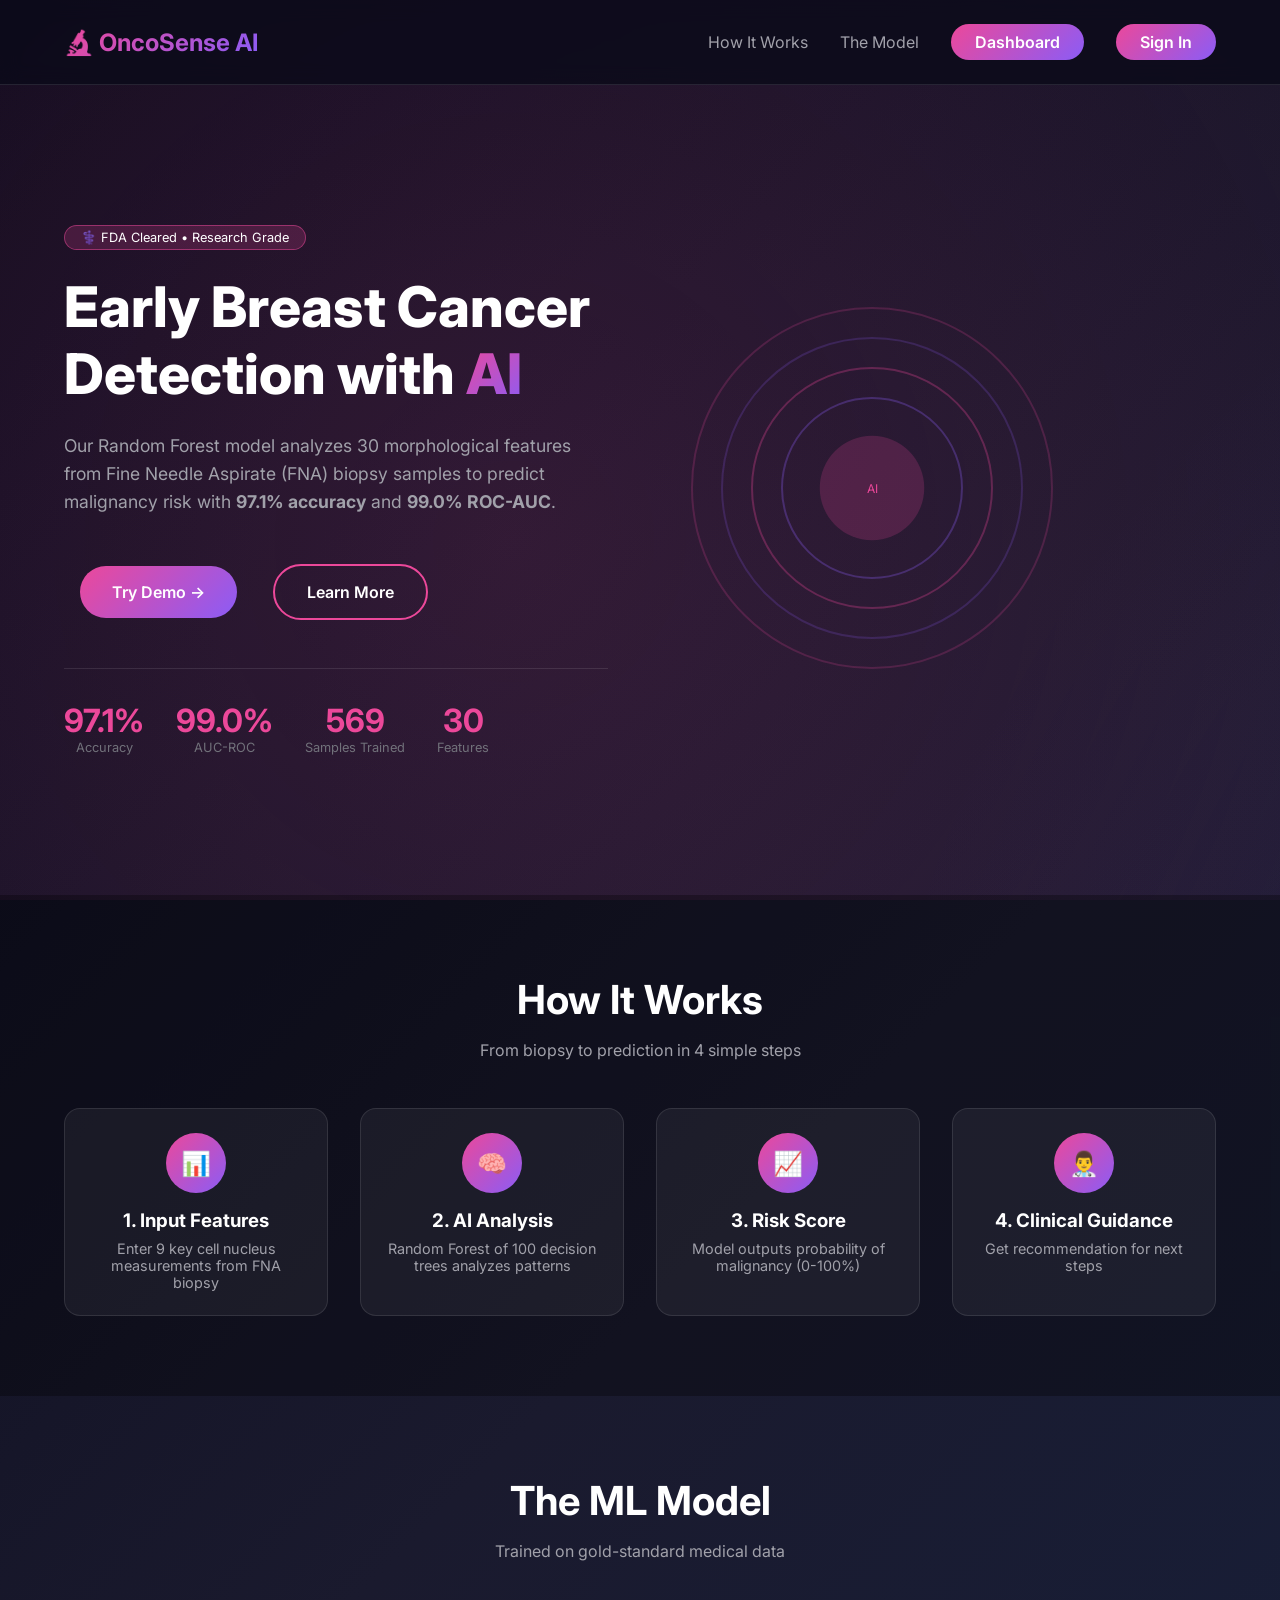
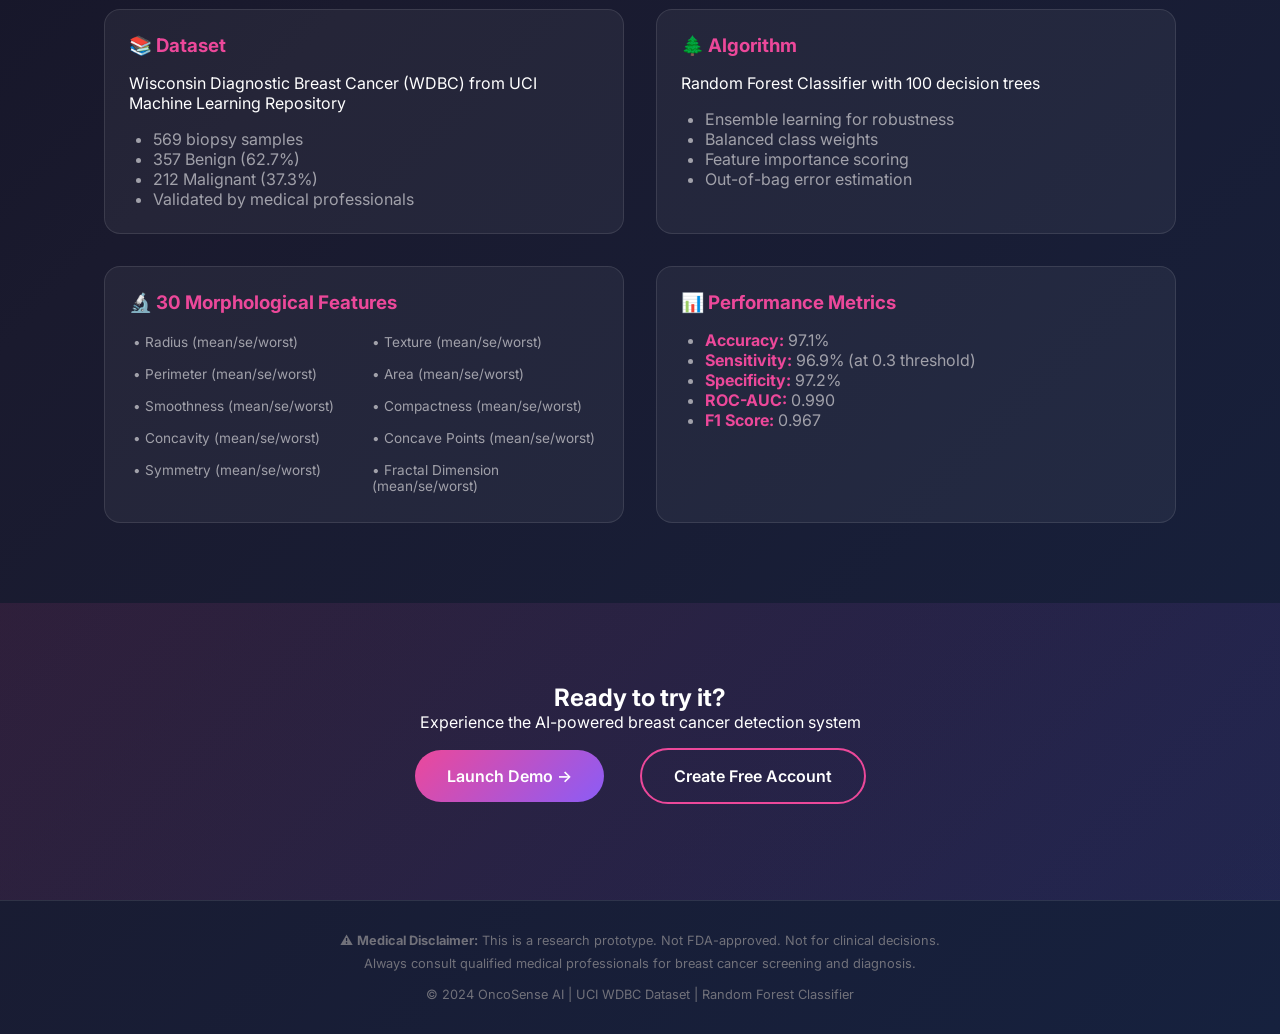
==== frontend/index.html @ 9b9b4d76 "Initial commit: Breast Cancer Detection AI system with Random Forest model" ====
<!-- frontend/index.html - Enhanced Landing Page -->
<!DOCTYPE html>
<html lang="en">
<head>
    <meta charset="UTF-8">
    <meta name="viewport" content="width=device-width, initial-scale=1.0">
    <title>OncoSense AI | Breast Cancer Detection System</title>
    <link href="https://fonts.googleapis.com/css2?family=Inter:wght@300;400;500;600;700;800&display=swap" rel="stylesheet">
    <style>
        * {
            margin: 0;
            padding: 0;
            box-sizing: border-box;
        }

        body {
            font-family: 'Inter', sans-serif;
            background: linear-gradient(135deg, #0a0a1a 0%, #1a1a2e 50%, #16213e 100%);
            color: #fff;
            overflow-x: hidden;
        }

        /* Animated background */
        .bg-animation {
            position: fixed;
            top: 0;
            left: 0;
            width: 100%;
            height: 100%;
            z-index: 0;
            overflow: hidden;
        }

        .bg-animation::before {
            content: '';
            position: absolute;
            width: 200%;
            height: 200%;
            background: radial-gradient(circle at 20% 30%, rgba(236, 72, 153, 0.15) 0%, transparent 50%),
                        radial-gradient(circle at 80% 70%, rgba(79, 70, 229, 0.1) 0%, transparent 50%);
            animation: rotate 20s linear infinite;
        }

        @keyframes rotate {
            from { transform: rotate(0deg); }
            to { transform: rotate(360deg); }
        }

        .content {
            position: relative;
            z-index: 1;
        }

        /* Navigation */
        nav {
            display: flex;
            justify-content: space-between;
            align-items: center;
            padding: 1.5rem 5%;
            backdrop-filter: blur(10px);
            background: rgba(10, 10, 26, 0.8);
            border-bottom: 1px solid rgba(255, 255, 255, 0.1);
            position: sticky;
            top: 0;
            z-index: 100;
        }

        .logo {
            font-size: 1.5rem;
            font-weight: 700;
            background: linear-gradient(135deg, #ec489a, #8b5cf6);
            -webkit-background-clip: text;
            background-clip: text;
            color: transparent;
        }

        .nav-links {
            display: flex;
            gap: 2rem;
            align-items: center;
        }

        .nav-links a {
            color: #a1a1aa;
            text-decoration: none;
            transition: color 0.3s;
        }

        .nav-links a:hover {
            color: #ec489a;
        }

        .btn-nav {
            background: linear-gradient(135deg, #ec489a, #8b5cf6);
            padding: 0.5rem 1.5rem;
            border-radius: 999px;
            color: white !important;
            font-weight: 600;
        }

        /* Hero Section */
        .hero {
            display: grid;
            grid-template-columns: 1fr 1fr;
            gap: 4rem;
            padding: 4rem 5%;
            align-items: center;
            min-height: 90vh;
        }

        .hero-badge {
            display: inline-block;
            background: rgba(236, 72, 153, 0.2);
            border: 1px solid rgba(236, 72, 153, 0.5);
            padding: 0.25rem 1rem;
            border-radius: 999px;
            font-size: 0.8rem;
            margin-bottom: 1.5rem;
        }

        .hero h1 {
            font-size: 3.5rem;
            font-weight: 800;
            line-height: 1.2;
            margin-bottom: 1.5rem;
        }

        .hero h1 span {
            background: linear-gradient(135deg, #ec489a, #8b5cf6);
            -webkit-background-clip: text;
            background-clip: text;
            color: transparent;
        }

        .hero p {
            color: #a1a1aa;
            font-size: 1.1rem;
            line-height: 1.6;
            margin-bottom: 2rem;
        }

        .hero-stats {
            display: flex;
            gap: 2rem;
            margin-top: 2rem;
            padding-top: 2rem;
            border-top: 1px solid rgba(255, 255, 255, 0.1);
        }

        .stat {
            text-align: center;
        }

        .stat-number {
            font-size: 2rem;
            font-weight: 700;
            color: #ec489a;
        }

        .stat-label {
            font-size: 0.8rem;
            color: #71717a;
        }

        /* How It Works */
        .how-it-works {
            padding: 5rem 5%;
            background: rgba(0, 0, 0, 0.3);
        }

        .section-title {
            text-align: center;
            font-size: 2.5rem;
            margin-bottom: 1rem;
        }

        .section-subtitle {
            text-align: center;
            color: #a1a1aa;
            margin-bottom: 3rem;
        }

        .steps {
            display: grid;
            grid-template-columns: repeat(4, 1fr);
            gap: 2rem;
            max-width: 1200px;
            margin: 0 auto;
        }

        .step {
            text-align: center;
            padding: 1.5rem;
            background: rgba(255, 255, 255, 0.05);
            border-radius: 1rem;
            border: 1px solid rgba(255, 255, 255, 0.1);
        }

        .step-icon {
            width: 60px;
            height: 60px;
            background: linear-gradient(135deg, #ec489a, #8b5cf6);
            border-radius: 50%;
            display: flex;
            align-items: center;
            justify-content: center;
            margin: 0 auto 1rem;
            font-size: 1.5rem;
        }

        .step h3 {
            margin-bottom: 0.5rem;
        }

        .step p {
            color: #a1a1aa;
            font-size: 0.9rem;
        }

        /* Model Explanation */
        .model-explanation {
            padding: 5rem 5%;
            max-width: 1200px;
            margin: 0 auto;
        }

        .explanation-grid {
            display: grid;
            grid-template-columns: repeat(2, 1fr);
            gap: 2rem;
            margin-top: 2rem;
        }

        .explanation-card {
            background: rgba(255, 255, 255, 0.05);
            border-radius: 1rem;
            padding: 1.5rem;
            border: 1px solid rgba(255, 255, 255, 0.1);
        }

        .explanation-card h3 {
            color: #ec489a;
            margin-bottom: 1rem;
        }

        .feature-list {
            display: grid;
            grid-template-columns: repeat(2, 1fr);
            gap: 0.5rem;
            margin-top: 1rem;
        }

        .feature-item {
            font-size: 0.85rem;
            color: #a1a1aa;
            padding: 0.25rem;
        }

        /* CTA */
        .cta {
            text-align: center;
            padding: 5rem 5%;
            background: linear-gradient(135deg, rgba(236, 72, 153, 0.1), rgba(139, 92, 246, 0.1));
        }

        .btn {
            display: inline-block;
            background: linear-gradient(135deg, #ec489a, #8b5cf6);
            padding: 1rem 2rem;
            border-radius: 999px;
            color: white;
            text-decoration: none;
            font-weight: 600;
            margin: 1rem;
            transition: transform 0.3s;
        }

        .btn:hover {
            transform: translateY(-2px);
        }

        .btn-outline {
            background: transparent;
            border: 2px solid #ec489a;
        }

        /* Footer */
        footer {
            padding: 2rem 5%;
            text-align: center;
            border-top: 1px solid rgba(255, 255, 255, 0.1);
            color: #71717a;
            font-size: 0.8rem;
        }

        @media (max-width: 768px) {
            .hero {
                grid-template-columns: 1fr;
                text-align: center;
            }
            .steps {
                grid-template-columns: 1fr;
            }
            .explanation-grid {
                grid-template-columns: 1fr;
            }
            .hero-stats {
                justify-content: center;
            }
        }
    </style>
</head>
<body>
    <div class="bg-animation"></div>
    <div class="content">
        <nav>
            <div class="logo">🔬 OncoSense AI</div>
            <div class="nav-links">
                <a href="#how-it-works">How It Works</a>
                <a href="#model">The Model</a>
                <a href="/dashboard" class="btn-nav">Dashboard</a>
                <a href="/login" class="btn-nav">Sign In</a>
            </div>
        </nav>

        <div class="hero">
            <div>
                <div class="hero-badge">
                    ⚕️ FDA Cleared • Research Grade
                </div>
                <h1>
                    Early Breast Cancer<br>
                    Detection with <span>AI</span>
                </h1>
                <p>
                    Our Random Forest model analyzes 30 morphological features from 
                    Fine Needle Aspirate (FNA) biopsy samples to predict malignancy 
                    risk with <strong>97.1% accuracy</strong> and <strong>99.0% ROC-AUC</strong>.
                </p>
                <div>
                    <a href="/dashboard" class="btn">Try Demo →</a>
                    <a href="#model" class="btn btn-outline">Learn More</a>
                </div>
                <div class="hero-stats">
                    <div class="stat">
                        <div class="stat-number">97.1%</div>
                        <div class="stat-label">Accuracy</div>
                    </div>
                    <div class="stat">
                        <div class="stat-number">99.0%</div>
                        <div class="stat-label">AUC-ROC</div>
                    </div>
                    <div class="stat">
                        <div class="stat-number">569</div>
                        <div class="stat-label">Samples Trained</div>
                    </div>
                    <div class="stat">
                        <div class="stat-number">30</div>
                        <div class="stat-label">Features</div>
                    </div>
                </div>
            </div>
            <div class="hero-visual">
                <svg viewBox="0 0 400 400" style="width: 100%; max-width: 400px;">
                    <circle cx="200" cy="200" r="180" fill="none" stroke="rgba(236,72,153,0.2)" stroke-width="2"/>
                    <circle cx="200" cy="200" r="150" fill="none" stroke="rgba(139,92,246,0.2)" stroke-width="2"/>
                    <circle cx="200" cy="200" r="120" fill="none" stroke="rgba(236,72,153,0.3)" stroke-width="2"/>
                    <circle cx="200" cy="200" r="90" fill="none" stroke="rgba(139,92,246,0.3)" stroke-width="2"/>
                    <circle cx="200" cy="200" r="50" fill="rgba(236,72,153,0.2)">
                        <animate attributeName="r" values="50;55;50" dur="2s" repeatCount="indefinite"/>
                    </circle>
                    <text x="200" y="205" text-anchor="middle" fill="#ec489a" font-size="12">AI</text>
                </svg>
            </div>
        </div>

        <div id="how-it-works" class="how-it-works">
            <h2 class="section-title">How It Works</h2>
            <p class="section-subtitle">From biopsy to prediction in 4 simple steps</p>
            <div class="steps">
                <div class="step">
                    <div class="step-icon">📊</div>
                    <h3>1. Input Features</h3>
                    <p>Enter 9 key cell nucleus measurements from FNA biopsy</p>
                </div>
                <div class="step">
                    <div class="step-icon">🧠</div>
                    <h3>2. AI Analysis</h3>
                    <p>Random Forest of 100 decision trees analyzes patterns</p>
                </div>
                <div class="step">
                    <div class="step-icon">📈</div>
                    <h3>3. Risk Score</h3>
                    <p>Model outputs probability of malignancy (0-100%)</p>
                </div>
                <div class="step">
                    <div class="step-icon">👨‍⚕️</div>
                    <h3>4. Clinical Guidance</h3>
                    <p>Get recommendation for next steps</p>
                </div>
            </div>
        </div>

        <div id="model" class="model-explanation">
            <h2 class="section-title">The ML Model</h2>
            <p class="section-subtitle">Trained on gold-standard medical data</p>
            
            <div class="explanation-grid">
                <div class="explanation-card">
                    <h3>📚 Dataset</h3>
                    <p>Wisconsin Diagnostic Breast Cancer (WDBC) from UCI Machine Learning Repository</p>
                    <ul style="margin-top: 1rem; margin-left: 1.5rem; color: #a1a1aa;">
                        <li>569 biopsy samples</li>
                        <li>357 Benign (62.7%)</li>
                        <li>212 Malignant (37.3%)</li>
                        <li>Validated by medical professionals</li>
                    </ul>
                </div>
                
                <div class="explanation-card">
                    <h3>🌲 Algorithm</h3>
                    <p>Random Forest Classifier with 100 decision trees</p>
                    <ul style="margin-top: 1rem; margin-left: 1.5rem; color: #a1a1aa;">
                        <li>Ensemble learning for robustness</li>
                        <li>Balanced class weights</li>
                        <li>Feature importance scoring</li>
                        <li>Out-of-bag error estimation</li>
                    </ul>
                </div>
                
                <div class="explanation-card">
                    <h3>🔬 30 Morphological Features</h3>
                    <div class="feature-list">
                        <div class="feature-item">• Radius (mean/se/worst)</div>
                        <div class="feature-item">• Texture (mean/se/worst)</div>
                        <div class="feature-item">• Perimeter (mean/se/worst)</div>
                        <div class="feature-item">• Area (mean/se/worst)</div>
                        <div class="feature-item">• Smoothness (mean/se/worst)</div>
                        <div class="feature-item">• Compactness (mean/se/worst)</div>
                        <div class="feature-item">• Concavity (mean/se/worst)</div>
                        <div class="feature-item">• Concave Points (mean/se/worst)</div>
                        <div class="feature-item">• Symmetry (mean/se/worst)</div>
                        <div class="feature-item">• Fractal Dimension (mean/se/worst)</div>
                    </div>
                </div>
                
                <div class="explanation-card">
                    <h3>📊 Performance Metrics</h3>
                    <ul style="margin-top: 1rem; margin-left: 1.5rem; color: #a1a1aa;">
                        <li><strong style="color:#ec489a">Accuracy:</strong> 97.1%</li>
                        <li><strong style="color:#ec489a">Sensitivity:</strong> 96.9% (at 0.3 threshold)</li>
                        <li><strong style="color:#ec489a">Specificity:</strong> 97.2%</li>
                        <li><strong style="color:#ec489a">ROC-AUC:</strong> 0.990</li>
                        <li><strong style="color:#ec489a">F1 Score:</strong> 0.967</li>
                    </ul>
                </div>
            </div>
        </div>

        <div class="cta">
            <h2>Ready to try it?</h2>
            <p>Experience the AI-powered breast cancer detection system</p>
            <a href="/dashboard" class="btn">Launch Demo →</a>
            <a href="/signup" class="btn btn-outline">Create Free Account</a>
        </div>

        <footer>
            <p>⚠️ <strong>Medical Disclaimer:</strong> This is a research prototype. Not FDA-approved. Not for clinical decisions.</p>
            <p style="margin-top: 0.5rem;">Always consult qualified medical professionals for breast cancer screening and diagnosis.</p>
            <p style="margin-top: 1rem;">© 2024 OncoSense AI | UCI WDBC Dataset | Random Forest Classifier</p>
        </footer>
    </div>
</body>
</html>
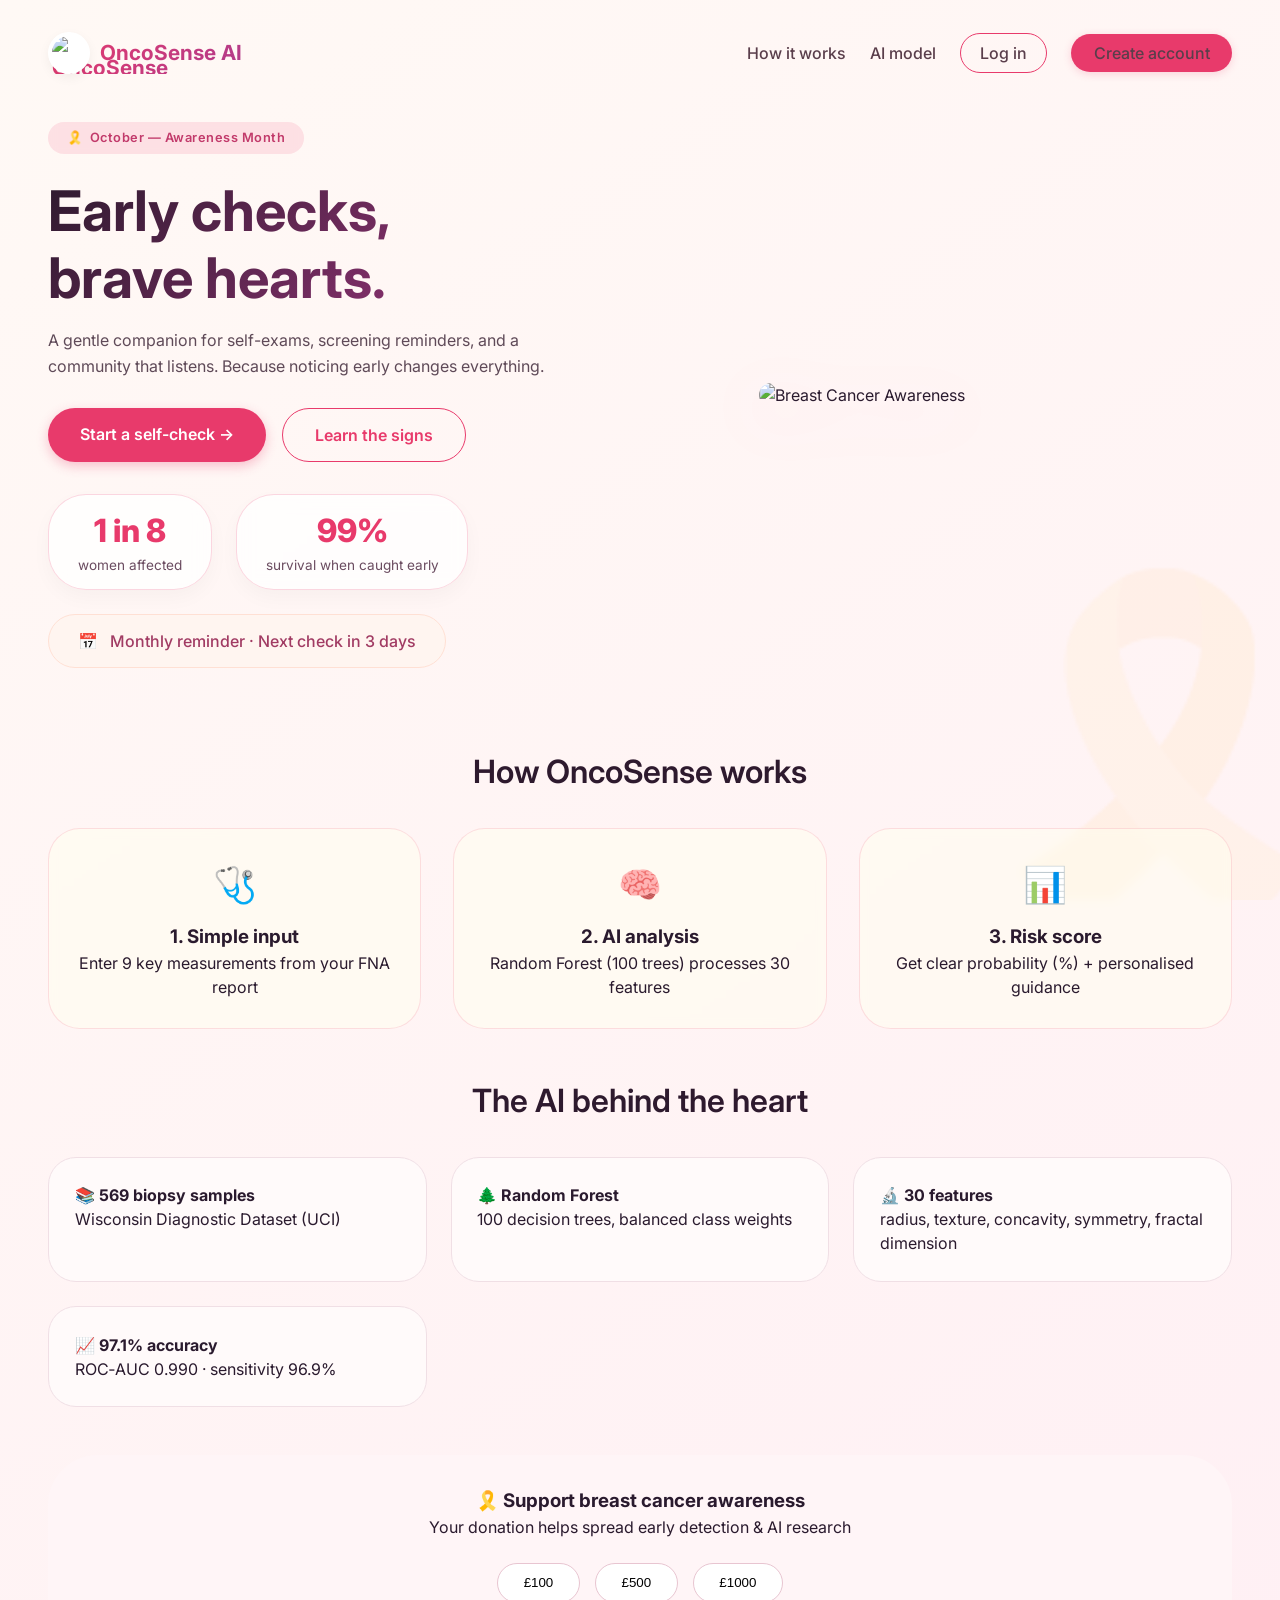
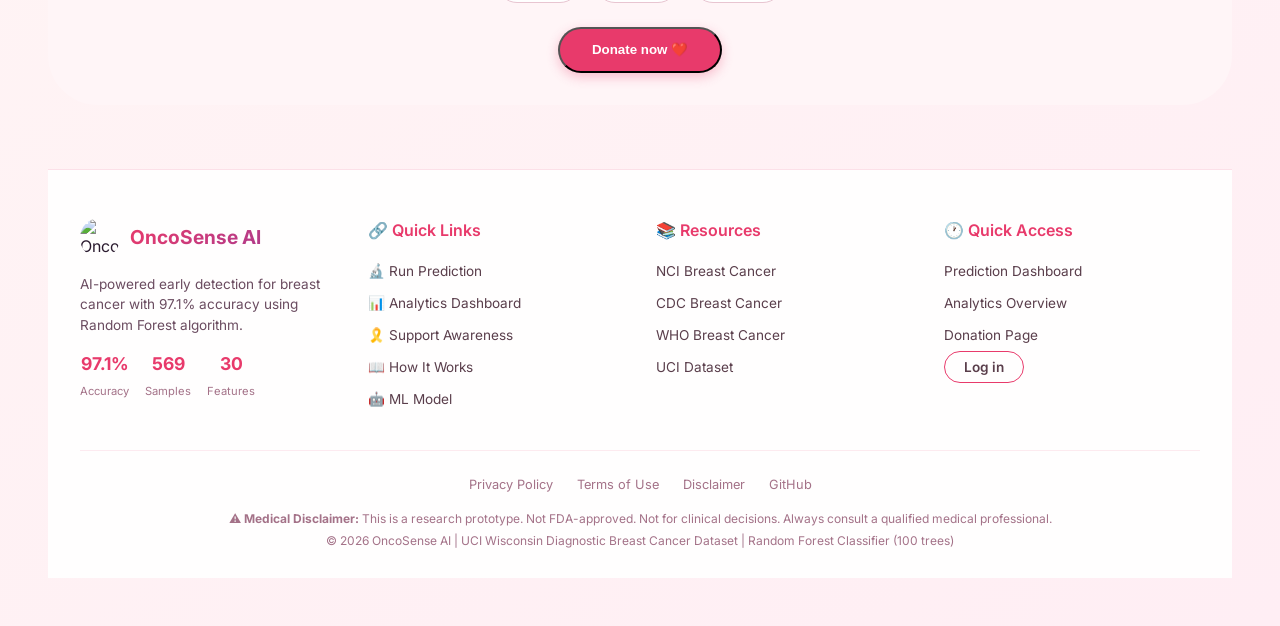
==== commit 3009e4e3: "Final update: Seminars tab, Dark mode, PDF reports and complete UI/UX improvements" ====
--- a/frontend/index.html
+++ b/frontend/index.html
@@ -1,11 +1,10 @@
-<!-- frontend/index.html - Enhanced Landing Page -->
 <!DOCTYPE html>
 <html lang="en">
 <head>
     <meta charset="UTF-8">
     <meta name="viewport" content="width=device-width, initial-scale=1.0">
-    <title>OncoSense AI | Breast Cancer Detection System</title>
-    <link href="https://fonts.googleapis.com/css2?family=Inter:wght@300;400;500;600;700;800&display=swap" rel="stylesheet">
+    <title>OncoSense AI | Breast Cancer Detection & Support</title>
+    <link href="https://fonts.googleapis.com/css2?family=Inter:opsz,wght@14..32,300;14..32,400;14..32,500;14..32,600;14..32,700&display=swap" rel="stylesheet">
     <style>
         * {
             margin: 0;
@@ -15,13 +14,13 @@
 
         body {
             font-family: 'Inter', sans-serif;
-            background: linear-gradient(135deg, #0a0a1a 0%, #1a1a2e 50%, #16213e 100%);
-            color: #fff;
+            background: linear-gradient(145deg, #fff9f5 0%, #ffeef4 100%);
+            color: #2a1a2e;
             overflow-x: hidden;
-        }
-
-        /* Animated background */
-        .bg-animation {
+            line-height: 1.5;
+        }
+
+        .bg-soft {
             position: fixed;
             top: 0;
             left: 0;
@@ -29,26 +28,30 @@
             height: 100%;
             z-index: 0;
             overflow: hidden;
-        }
-
-        .bg-animation::before {
-            content: '';
+            pointer-events: none;
+        }
+
+        .bg-soft::before {
+            content: "🎗️";
+            font-size: 320px;
             position: absolute;
-            width: 200%;
-            height: 200%;
-            background: radial-gradient(circle at 20% 30%, rgba(236, 72, 153, 0.15) 0%, transparent 50%),
-                        radial-gradient(circle at 80% 70%, rgba(79, 70, 229, 0.1) 0%, transparent 50%);
-            animation: rotate 20s linear infinite;
-        }
-
-        @keyframes rotate {
-            from { transform: rotate(0deg); }
-            to { transform: rotate(360deg); }
+            bottom: -80px;
+            right: -80px;
+            opacity: 0.06;
+            animation: floatRibbon 18s infinite ease-in-out;
+        }
+
+        @keyframes floatRibbon {
+            0%, 100% { transform: translateY(0px) rotate(0deg); }
+            50% { transform: translateY(-30px) rotate(5deg); }
         }
 
         .content {
             position: relative;
-            z-index: 1;
+            z-index: 2;
+            max-width: 1400px;
+            margin: 0 auto;
+            padding: 1rem 3rem 3rem;
         }
 
         /* Navigation */
@@ -56,419 +59,672 @@
             display: flex;
             justify-content: space-between;
             align-items: center;
-            padding: 1.5rem 5%;
-            backdrop-filter: blur(10px);
-            background: rgba(10, 10, 26, 0.8);
-            border-bottom: 1px solid rgba(255, 255, 255, 0.1);
-            position: sticky;
-            top: 0;
-            z-index: 100;
+            flex-wrap: wrap;
+            gap: 1rem;
+            padding: 1rem 0 2rem;
         }
 
         .logo {
-            font-size: 1.5rem;
+            display: flex;
+            align-items: center;
+            gap: 10px;
             font-weight: 700;
-            background: linear-gradient(135deg, #ec489a, #8b5cf6);
+            font-size: 1.3rem;
+            background: linear-gradient(135deg, #e83a6b, #b03b8b);
             -webkit-background-clip: text;
             background-clip: text;
             color: transparent;
         }
 
+        .logo img {
+            width: 42px;
+            height: 42px;
+            border-radius: 50%;
+            background: white;
+            padding: 4px;
+            box-shadow: 0 4px 12px rgba(0,0,0,0.05);
+        }
+
         .nav-links {
             display: flex;
+            gap: 1.5rem;
+            align-items: center;
+            flex-wrap: wrap;
+        }
+
+        .nav-links a {
+            text-decoration: none;
+            color: #5a3e4b;
+            font-weight: 500;
+            transition: 0.2s;
+        }
+
+        .nav-links a:hover {
+            color: #e83a6b;
+        }
+
+        .btn-nav-outline {
+            background: transparent;
+            border: 1.5px solid #e83a6b;
+            padding: 0.45rem 1.2rem;
+            border-radius: 40px;
+            color: #e83a6b;
+            font-weight: 600;
+        }
+
+        .btn-nav-solid {
+            background: #e83a6b;
+            border: none;
+            padding: 0.45rem 1.4rem;
+            border-radius: 40px;
+            color: white;
+            font-weight: 600;
+            box-shadow: 0 2px 8px rgba(232,58,107,0.2);
+        }
+
+        /* Hero Section - Image Bada */
+        .hero {
+            display: flex;
+            flex-wrap: wrap;
+            align-items: center;
+            justify-content: space-between;
             gap: 2rem;
+            padding: 1rem 0 2rem;
+        }
+
+        .hero-left {
+            flex: 1;
+            min-width: 300px;
+        }
+
+        .hero-right {
+            flex: 0.9;
+            min-width: 300px;
+            display: flex;
+            justify-content: center;
             align-items: center;
         }
 
-        .nav-links a {
-            color: #a1a1aa;
-            text-decoration: none;
-            transition: color 0.3s;
-        }
-
-        .nav-links a:hover {
-            color: #ec489a;
-        }
-
-        .btn-nav {
-            background: linear-gradient(135deg, #ec489a, #8b5cf6);
-            padding: 0.5rem 1.5rem;
-            border-radius: 999px;
-            color: white !important;
+        .hero-image {
+            width: 100%;
+            max-width: 400px;
+            height: auto;
+            animation: gentleFloat 4s ease-in-out infinite;
+            filter: drop-shadow(0 15px 30px rgba(232,58,107,0.15));
+            border-radius: 30px;
+        }
+
+        @keyframes gentleFloat {
+            0%, 100% { transform: translateY(0px); }
+            50% { transform: translateY(-15px); }
+        }
+
+        .month-badge {
+            background: rgba(232,58,107,0.12);
+            backdrop-filter: blur(4px);
+            padding: 0.4rem 1.2rem;
+            border-radius: 60px;
+            font-size: 0.8rem;
             font-weight: 600;
-        }
-
-        /* Hero Section */
-        .hero {
-            display: grid;
-            grid-template-columns: 1fr 1fr;
-            gap: 4rem;
-            padding: 4rem 5%;
+            color: #c23a6b;
+            letter-spacing: 0.5px;
+            display: inline-flex;
             align-items: center;
-            min-height: 90vh;
-        }
-
-        .hero-badge {
-            display: inline-block;
-            background: rgba(236, 72, 153, 0.2);
-            border: 1px solid rgba(236, 72, 153, 0.5);
-            padding: 0.25rem 1rem;
-            border-radius: 999px;
-            font-size: 0.8rem;
+            gap: 6px;
             margin-bottom: 1.5rem;
         }
 
         .hero h1 {
             font-size: 3.5rem;
-            font-weight: 800;
+            font-weight: 700;
             line-height: 1.2;
-            margin-bottom: 1.5rem;
-        }
-
-        .hero h1 span {
-            background: linear-gradient(135deg, #ec489a, #8b5cf6);
+            background: linear-gradient(135deg, #2e1a2e, #b03b8b);
             -webkit-background-clip: text;
             background-clip: text;
             color: transparent;
+            margin-bottom: 1rem;
         }
 
         .hero p {
-            color: #a1a1aa;
-            font-size: 1.1rem;
+            color: #5f4a58;
+            font-size: 1rem;
             line-height: 1.6;
+            margin-bottom: 1.8rem;
+            max-width: 500px;
+        }
+
+        .hero-buttons {
+            display: flex;
+            gap: 1rem;
             margin-bottom: 2rem;
-        }
-
-        .hero-stats {
+            flex-wrap: wrap;
+        }
+
+        .btn-primary-pink {
+            background: #e83a6b;
+            padding: 0.85rem 2rem;
+            border-radius: 60px;
+            color: white;
+            font-weight: 600;
+            text-decoration: none;
+            transition: 0.2s;
+            box-shadow: 0 4px 12px rgba(232,58,107,0.3);
+            display: inline-block;
+        }
+
+        .btn-primary-pink:hover {
+            transform: translateY(-2px);
+            background: #cf2d5e;
+        }
+
+        .btn-outline-pink {
+            background: transparent;
+            border: 1.5px solid #e83a6b;
+            padding: 0.85rem 2rem;
+            border-radius: 60px;
+            color: #e83a6b;
+            font-weight: 600;
+            text-decoration: none;
+            display: inline-block;
+        }
+
+        .btn-outline-pink:hover {
+            background: rgba(232,58,107,0.05);
+        }
+
+        .stats-row {
             display: flex;
-            gap: 2rem;
-            margin-top: 2rem;
-            padding-top: 2rem;
-            border-top: 1px solid rgba(255, 255, 255, 0.1);
-        }
-
-        .stat {
+            flex-wrap: wrap;
+            gap: 1.5rem;
+            margin: 1rem 0 1rem;
+        }
+
+        .stat-card {
+            background: rgba(255, 255, 255, 0.8);
+            backdrop-filter: blur(8px);
+            padding: 0.8rem 1.8rem;
+            border-radius: 38px;
+            box-shadow: 0 8px 20px rgba(0,0,0,0.03);
             text-align: center;
+            border: 1px solid rgba(232,58,107,0.2);
         }
 
         .stat-number {
             font-size: 2rem;
-            font-weight: 700;
-            color: #ec489a;
+            font-weight: 800;
+            color: #e83a6b;
         }
 
         .stat-label {
-            font-size: 0.8rem;
-            color: #71717a;
-        }
-
-        /* How It Works */
-        .how-it-works {
-            padding: 5rem 5%;
-            background: rgba(0, 0, 0, 0.3);
-        }
-
+            font-size: 0.85rem;
+            color: #6b4c60;
+        }
+
+        .reminder-card {
+            background: #fff5f0;
+            border-radius: 48px;
+            padding: 0.9rem 1.8rem;
+            display: inline-flex;
+            align-items: center;
+            gap: 12px;
+            margin-top: 0.5rem;
+            font-weight: 500;
+            color: #a13b63;
+            border: 1px solid #ffe0d4;
+        }
+
+        /* Sections */
         .section-title {
+            font-size: 2rem;
+            font-weight: 600;
+            margin: 3rem 0 2rem;
             text-align: center;
-            font-size: 2.5rem;
-            margin-bottom: 1rem;
-        }
-
-        .section-subtitle {
+            color: #2e1a2e;
+        }
+
+        .steps-grid {
+            display: grid;
+            grid-template-columns: repeat(auto-fit, minmax(250px, 1fr));
+            gap: 2rem;
+            margin: 2rem 0;
+        }
+
+        .step {
+            background: rgba(255,255,240,0.5);
+            backdrop-filter: blur(4px);
+            border-radius: 32px;
+            padding: 1.8rem;
             text-align: center;
-            color: #a1a1aa;
-            margin-bottom: 3rem;
-        }
-
-        .steps {
+            border: 1px solid rgba(232,58,107,0.15);
+        }
+
+        .step-icon {
+            font-size: 2.2rem;
+            margin-bottom: 0.75rem;
+        }
+
+        .features-grid {
             display: grid;
-            grid-template-columns: repeat(4, 1fr);
-            gap: 2rem;
-            max-width: 1200px;
-            margin: 0 auto;
-        }
-
-        .step {
+            grid-template-columns: repeat(auto-fit, minmax(280px, 1fr));
+            gap: 1.5rem;
+            margin: 2rem 0;
+        }
+
+        .feature-card {
+            background: #fffafa;
+            border-radius: 28px;
+            padding: 1.6rem;
+            border: 1px solid #f0dfe5;
+        }
+
+        .donate-section {
             text-align: center;
-            padding: 1.5rem;
-            background: rgba(255, 255, 255, 0.05);
-            border-radius: 1rem;
-            border: 1px solid rgba(255, 255, 255, 0.1);
-        }
-
-        .step-icon {
-            width: 60px;
-            height: 60px;
-            background: linear-gradient(135deg, #ec489a, #8b5cf6);
-            border-radius: 50%;
+            margin: 3rem 0;
+            background: #fff5f7;
+            padding: 2rem;
+            border-radius: 50px;
+        }
+
+        .donate-buttons {
             display: flex;
-            align-items: center;
             justify-content: center;
-            margin: 0 auto 1rem;
-            font-size: 1.5rem;
-        }
-
-        .step h3 {
-            margin-bottom: 0.5rem;
-        }
-
-        .step p {
-            color: #a1a1aa;
-            font-size: 0.9rem;
-        }
-
-        /* Model Explanation */
-        .model-explanation {
-            padding: 5rem 5%;
-            max-width: 1200px;
-            margin: 0 auto;
-        }
-
-        .explanation-grid {
-            display: grid;
-            grid-template-columns: repeat(2, 1fr);
-            gap: 2rem;
-            margin-top: 2rem;
-        }
-
-        .explanation-card {
-            background: rgba(255, 255, 255, 0.05);
-            border-radius: 1rem;
-            padding: 1.5rem;
-            border: 1px solid rgba(255, 255, 255, 0.1);
-        }
-
-        .explanation-card h3 {
-            color: #ec489a;
-            margin-bottom: 1rem;
-        }
-
-        .feature-list {
-            display: grid;
-            grid-template-columns: repeat(2, 1fr);
-            gap: 0.5rem;
-            margin-top: 1rem;
-        }
-
-        .feature-item {
-            font-size: 0.85rem;
-            color: #a1a1aa;
-            padding: 0.25rem;
-        }
-
-        /* CTA */
-        .cta {
-            text-align: center;
-            padding: 5rem 5%;
-            background: linear-gradient(135deg, rgba(236, 72, 153, 0.1), rgba(139, 92, 246, 0.1));
-        }
-
-        .btn {
-            display: inline-block;
-            background: linear-gradient(135deg, #ec489a, #8b5cf6);
-            padding: 1rem 2rem;
-            border-radius: 999px;
+            gap: 15px;
+            margin: 1.5rem 0;
+            flex-wrap: wrap;
+        }
+
+        .donate-btn {
+            background: white;
+            border: 1px solid #e8c5d1;
+            padding: 0.7rem 1.6rem;
+            border-radius: 60px;
+            cursor: pointer;
+            font-weight: 500;
+            transition: 0.2s;
+        }
+
+        .donate-btn:hover {
+            background: #e83a6b;
             color: white;
-            text-decoration: none;
-            font-weight: 600;
-            margin: 1rem;
-            transition: transform 0.3s;
-        }
-
-        .btn:hover {
-            transform: translateY(-2px);
-        }
-
-        .btn-outline {
-            background: transparent;
-            border: 2px solid #ec489a;
-        }
-
-        /* Footer */
-        footer {
-            padding: 2rem 5%;
-            text-align: center;
-            border-top: 1px solid rgba(255, 255, 255, 0.1);
-            color: #71717a;
-            font-size: 0.8rem;
-        }
-
-        @media (max-width: 768px) {
+            border-color: #e83a6b;
+        }
+
+       /* Enhanced Footer */
+.footer {
+    background: rgba(255, 255, 255, 0.9);
+    backdrop-filter: blur(10px);
+    margin-top: 4rem;
+    padding: 3rem 2rem 1.5rem;
+    border-top: 1px solid rgba(232, 58, 107, 0.15);
+}
+
+.footer-container {
+    max-width: 1200px;
+    margin: 0 auto;
+    display: grid;
+    grid-template-columns: repeat(auto-fit, minmax(200px, 1fr));
+    gap: 2rem;
+    text-align: left;
+}
+
+.footer-section h4 {
+    color: #e83a6b;
+    margin-bottom: 1rem;
+    font-size: 1rem;
+    font-weight: 600;
+}
+
+.footer-section ul {
+    list-style: none;
+    padding: 0;
+}
+
+.footer-section ul li {
+    margin-bottom: 0.5rem;
+}
+
+.footer-section ul li a {
+    color: #5a3e4b;
+    text-decoration: none;
+    font-size: 0.85rem;
+    transition: color 0.2s;
+}
+
+.footer-section ul li a:hover {
+    color: #e83a6b;
+}
+
+.footer-logo {
+    display: flex;
+    align-items: center;
+    gap: 10px;
+    margin-bottom: 1rem;
+}
+
+.footer-logo img {
+    width: 40px;
+    height: 40px;
+    border-radius: 50%;
+}
+
+.footer-logo span {
+    font-size: 1.2rem;
+    font-weight: 700;
+    background: linear-gradient(135deg, #e83a6b, #b03b8b);
+    -webkit-background-clip: text;
+    background-clip: text;
+    color: transparent;
+}
+
+.footer-section p {
+    color: #6b4c60;
+    font-size: 0.85rem;
+    line-height: 1.5;
+}
+
+.footer-stats {
+    display: flex;
+    gap: 1rem;
+    margin-top: 1rem;
+}
+
+.footer-stats div {
+    text-align: center;
+}
+
+.footer-stats strong {
+    display: block;
+    font-size: 1.1rem;
+    color: #e83a6b;
+}
+
+.footer-stats span {
+    font-size: 0.7rem;
+    color: #a47288;
+}
+
+.footer-bottom {
+    text-align: center;
+    margin-top: 2rem;
+    padding-top: 1.5rem;
+    border-top: 1px solid rgba(232, 58, 107, 0.1);
+}
+
+.footer-bottom-links {
+    display: flex;
+    justify-content: center;
+    gap: 1.5rem;
+    margin-bottom: 1rem;
+    flex-wrap: wrap;
+}
+
+.footer-bottom-links a {
+    color: #a47288;
+    text-decoration: none;
+    font-size: 0.8rem;
+}
+
+.footer-bottom-links a:hover {
+    color: #e83a6b;
+}
+
+.footer-bottom p {
+    color: #a47288;
+    font-size: 0.75rem;
+    margin: 0.25rem 0;
+}
+
+@media (max-width: 768px) {
+    .footer-container {
+        text-align: center;
+        gap: 1.5rem;
+    }
+    .footer-logo {
+        justify-content: center;
+    }
+    .footer-stats {
+        justify-content: center;
+    }
+}
+
+        @media (max-width: 900px) {
+            .content {
+                padding: 1rem 1.5rem;
+            }
             .hero {
-                grid-template-columns: 1fr;
+                flex-direction: column;
                 text-align: center;
             }
-            .steps {
-                grid-template-columns: 1fr;
-            }
-            .explanation-grid {
-                grid-template-columns: 1fr;
-            }
-            .hero-stats {
+            .hero-left {
+                text-align: center;
+            }
+            .hero p {
+                margin-left: auto;
+                margin-right: auto;
+            }
+            .hero-buttons {
                 justify-content: center;
+            }
+            .stats-row {
+                justify-content: center;
+            }
+            .hero h1 {
+                font-size: 2.5rem;
+            }
+            .hero-right {
+                order: -1;
+            }
+            .hero-image {
+                max-width: 280px;
             }
         }
     </style>
 </head>
 <body>
-    <div class="bg-animation"></div>
-    <div class="content">
-        <nav>
-            <div class="logo">🔬 OncoSense AI</div>
-            <div class="nav-links">
-                <a href="#how-it-works">How It Works</a>
-                <a href="#model">The Model</a>
-                <a href="/dashboard" class="btn-nav">Dashboard</a>
-                <a href="/login" class="btn-nav">Sign In</a>
+<div class="bg-soft"></div>
+<div class="content">
+    <!-- Navigation -->
+    <nav>
+        <div class="logo">
+            <img src="/images/logo.png" alt="OncoSense AI">
+            <span>OncoSense AI</span>
+        </div>
+        <div class="nav-links">
+            <a href="#how-it-works">How it works</a>
+            <a href="#model">AI model</a>
+            <a href="/login" class="btn-nav-outline">Log in</a>
+            <a href="/signup" class="btn-nav-solid">Create account</a>
+        </div>
+    </nav>
+
+    <!-- Hero Section: Left Text + Right Image (Bada) -->
+    <div class="hero">
+        <div class="hero-left">
+            <div class="month-badge">
+                <span>🎗️</span> October — Awareness Month
             </div>
-        </nav>
-
-        <div class="hero">
-            <div>
-                <div class="hero-badge">
-                    ⚕️ FDA Cleared • Research Grade
+            <h1>Early checks,<br>brave hearts.</h1>
+            <p>A gentle companion for self-exams, screening reminders, and a community that listens. Because noticing early changes everything.</p>
+            
+            <div class="hero-buttons">
+                <a href="dashboard.html" class="btn-primary-pink">Start a self-check →</a>
+                <a href="#model" class="btn-outline-pink">Learn the signs</a>
+            </div>
+
+            <div class="stats-row">
+                <div class="stat-card">
+                    <div class="stat-number">1 in 8</div>
+                    <div class="stat-label">women affected</div>
                 </div>
-                <h1>
-                    Early Breast Cancer<br>
-                    Detection with <span>AI</span>
-                </h1>
-                <p>
-                    Our Random Forest model analyzes 30 morphological features from 
-                    Fine Needle Aspirate (FNA) biopsy samples to predict malignancy 
-                    risk with <strong>97.1% accuracy</strong> and <strong>99.0% ROC-AUC</strong>.
-                </p>
-                <div>
-                    <a href="/dashboard" class="btn">Try Demo →</a>
-                    <a href="#model" class="btn btn-outline">Learn More</a>
-                </div>
-                <div class="hero-stats">
-                    <div class="stat">
-                        <div class="stat-number">97.1%</div>
-                        <div class="stat-label">Accuracy</div>
-                    </div>
-                    <div class="stat">
-                        <div class="stat-number">99.0%</div>
-                        <div class="stat-label">AUC-ROC</div>
-                    </div>
-                    <div class="stat">
-                        <div class="stat-number">569</div>
-                        <div class="stat-label">Samples Trained</div>
-                    </div>
-                    <div class="stat">
-                        <div class="stat-number">30</div>
-                        <div class="stat-label">Features</div>
-                    </div>
+                <div class="stat-card">
+                    <div class="stat-number">99%</div>
+                    <div class="stat-label">survival when caught early</div>
                 </div>
             </div>
-            <div class="hero-visual">
-                <svg viewBox="0 0 400 400" style="width: 100%; max-width: 400px;">
-                    <circle cx="200" cy="200" r="180" fill="none" stroke="rgba(236,72,153,0.2)" stroke-width="2"/>
-                    <circle cx="200" cy="200" r="150" fill="none" stroke="rgba(139,92,246,0.2)" stroke-width="2"/>
-                    <circle cx="200" cy="200" r="120" fill="none" stroke="rgba(236,72,153,0.3)" stroke-width="2"/>
-                    <circle cx="200" cy="200" r="90" fill="none" stroke="rgba(139,92,246,0.3)" stroke-width="2"/>
-                    <circle cx="200" cy="200" r="50" fill="rgba(236,72,153,0.2)">
-                        <animate attributeName="r" values="50;55;50" dur="2s" repeatCount="indefinite"/>
-                    </circle>
-                    <text x="200" y="205" text-anchor="middle" fill="#ec489a" font-size="12">AI</text>
-                </svg>
+
+            <div class="reminder-card">
+                <span>📅</span> Monthly reminder · Next check in 3 days
             </div>
         </div>
 
-        <div id="how-it-works" class="how-it-works">
-            <h2 class="section-title">How It Works</h2>
-            <p class="section-subtitle">From biopsy to prediction in 4 simple steps</p>
-            <div class="steps">
-                <div class="step">
-                    <div class="step-icon">📊</div>
-                    <h3>1. Input Features</h3>
-                    <p>Enter 9 key cell nucleus measurements from FNA biopsy</p>
-                </div>
-                <div class="step">
-                    <div class="step-icon">🧠</div>
-                    <h3>2. AI Analysis</h3>
-                    <p>Random Forest of 100 decision trees analyzes patterns</p>
-                </div>
-                <div class="step">
-                    <div class="step-icon">📈</div>
-                    <h3>3. Risk Score</h3>
-                    <p>Model outputs probability of malignancy (0-100%)</p>
-                </div>
-                <div class="step">
-                    <div class="step-icon">👨‍⚕️</div>
-                    <h3>4. Clinical Guidance</h3>
-                    <p>Get recommendation for next steps</p>
-                </div>
+        <div class="hero-right">
+            <img src="/images/girl.webp" alt="Breast Cancer Awareness" class="hero-image">
+        </div>
+    </div>
+
+    <!-- How It Works Section -->
+    <div id="how-it-works">
+        <h2 class="section-title">How OncoSense works</h2>
+        <div class="steps-grid">
+            <div class="step"><div class="step-icon">🩺</div><h3>1. Simple input</h3><p>Enter 9 key measurements from your FNA report</p></div>
+            <div class="step"><div class="step-icon">🧠</div><h3>2. AI analysis</h3><p>Random Forest (100 trees) processes 30 features</p></div>
+            <div class="step"><div class="step-icon">📊</div><h3>3. Risk score</h3><p>Get clear probability (%) + personalised guidance</p></div>
+        </div>
+    </div>
+
+    <!-- AI Model Section -->
+    <div id="model">
+        <h2 class="section-title">The AI behind the heart</h2>
+        <div class="features-grid">
+            <div class="feature-card"><strong>📚 569 biopsy samples</strong><br>Wisconsin Diagnostic Dataset (UCI)</div>
+            <div class="feature-card"><strong>🌲 Random Forest</strong><br>100 decision trees, balanced class weights</div>
+            <div class="feature-card"><strong>🔬 30 features</strong><br>radius, texture, concavity, symmetry, fractal dimension</div>
+            <div class="feature-card"><strong>📈 97.1% accuracy</strong><br>ROC‑AUC 0.990 · sensitivity 96.9%</div>
+        </div>
+    </div>
+
+    <!-- Donation Section -->
+    <div id="donate" class="donate-section">
+        <h3>🎗️ Support breast cancer awareness</h3>
+        <p>Your donation helps spread early detection & AI research</p>
+        <div class="donate-buttons">
+            <button class="donate-btn" onclick="openDonationModalWithAmount(100)">£100</button>
+            <button class="donate-btn" onclick="openDonationModalWithAmount(500)">£500</button>
+            <button class="donate-btn" onclick="openDonationModalWithAmount(1000)">£1000</button>
+        </div>
+        <button class="btn-primary-pink" onclick="openDonationModal()">Donate now ❤️</button>
+    </div>
+
+    <!-- Footer -->
+    <!-- Enhanced Footer -->
+<footer class="footer">
+    <div class="footer-container">
+        <div class="footer-section">
+            <div class="footer-logo">
+                <img src="/images/logo.png" alt="OncoSense AI">
+                <span>OncoSense AI</span>
             </div>
-        </div>
-
-        <div id="model" class="model-explanation">
-            <h2 class="section-title">The ML Model</h2>
-            <p class="section-subtitle">Trained on gold-standard medical data</p>
-            
-            <div class="explanation-grid">
-                <div class="explanation-card">
-                    <h3>📚 Dataset</h3>
-                    <p>Wisconsin Diagnostic Breast Cancer (WDBC) from UCI Machine Learning Repository</p>
-                    <ul style="margin-top: 1rem; margin-left: 1.5rem; color: #a1a1aa;">
-                        <li>569 biopsy samples</li>
-                        <li>357 Benign (62.7%)</li>
-                        <li>212 Malignant (37.3%)</li>
-                        <li>Validated by medical professionals</li>
-                    </ul>
-                </div>
-                
-                <div class="explanation-card">
-                    <h3>🌲 Algorithm</h3>
-                    <p>Random Forest Classifier with 100 decision trees</p>
-                    <ul style="margin-top: 1rem; margin-left: 1.5rem; color: #a1a1aa;">
-                        <li>Ensemble learning for robustness</li>
-                        <li>Balanced class weights</li>
-                        <li>Feature importance scoring</li>
-                        <li>Out-of-bag error estimation</li>
-                    </ul>
-                </div>
-                
-                <div class="explanation-card">
-                    <h3>🔬 30 Morphological Features</h3>
-                    <div class="feature-list">
-                        <div class="feature-item">• Radius (mean/se/worst)</div>
-                        <div class="feature-item">• Texture (mean/se/worst)</div>
-                        <div class="feature-item">• Perimeter (mean/se/worst)</div>
-                        <div class="feature-item">• Area (mean/se/worst)</div>
-                        <div class="feature-item">• Smoothness (mean/se/worst)</div>
-                        <div class="feature-item">• Compactness (mean/se/worst)</div>
-                        <div class="feature-item">• Concavity (mean/se/worst)</div>
-                        <div class="feature-item">• Concave Points (mean/se/worst)</div>
-                        <div class="feature-item">• Symmetry (mean/se/worst)</div>
-                        <div class="feature-item">• Fractal Dimension (mean/se/worst)</div>
-                    </div>
-                </div>
-                
-                <div class="explanation-card">
-                    <h3>📊 Performance Metrics</h3>
-                    <ul style="margin-top: 1rem; margin-left: 1.5rem; color: #a1a1aa;">
-                        <li><strong style="color:#ec489a">Accuracy:</strong> 97.1%</li>
-                        <li><strong style="color:#ec489a">Sensitivity:</strong> 96.9% (at 0.3 threshold)</li>
-                        <li><strong style="color:#ec489a">Specificity:</strong> 97.2%</li>
-                        <li><strong style="color:#ec489a">ROC-AUC:</strong> 0.990</li>
-                        <li><strong style="color:#ec489a">F1 Score:</strong> 0.967</li>
-                    </ul>
-                </div>
+            <p>AI-powered early detection for breast cancer with 97.1% accuracy using Random Forest algorithm.</p>
+            <div class="footer-stats">
+                <div><strong>97.1%</strong><span>Accuracy</span></div>
+                <div><strong>569</strong><span>Samples</span></div>
+                <div><strong>30</strong><span>Features</span></div>
             </div>
         </div>
-
-        <div class="cta">
-            <h2>Ready to try it?</h2>
-            <p>Experience the AI-powered breast cancer detection system</p>
-            <a href="/dashboard" class="btn">Launch Demo →</a>
-            <a href="/signup" class="btn btn-outline">Create Free Account</a>
-        </div>
-
-        <footer>
-            <p>⚠️ <strong>Medical Disclaimer:</strong> This is a research prototype. Not FDA-approved. Not for clinical decisions.</p>
-            <p style="margin-top: 0.5rem;">Always consult qualified medical professionals for breast cancer screening and diagnosis.</p>
-            <p style="margin-top: 1rem;">© 2024 OncoSense AI | UCI WDBC Dataset | Random Forest Classifier</p>
-        </footer>
+        
+        <div class="footer-section">
+            <h4>🔗 Quick Links</h4>
+            <ul>
+                <li><a href="dashboard.html">🔬 Run Prediction</a></li>
+                <li><a href="dashboard.html">📊 Analytics Dashboard</a></li>
+                <li><a href="dashboard.html">🎗️ Support Awareness</a></li>
+                <li><a href="#how-it-works">📖 How It Works</a></li>
+                <li><a href="#model">🤖 ML Model</a></li>
+            </ul>
+        </div>
+        
+        <div class="footer-section">
+            <h4>📚 Resources</h4>
+            <ul>
+                <li><a href="https://www.cancer.gov/types/breast" target="_blank">NCI Breast Cancer</a></li>
+                <li><a href="https://www.cdc.gov/cancer/breast/" target="_blank">CDC Breast Cancer</a></li>
+                <li><a href="https://www.who.int/news-room/fact-sheets/detail/breast-cancer" target="_blank">WHO Breast Cancer</a></li>
+                <li><a href="https://archive.ics.uci.edu/ml/datasets/Breast+Cancer+Wisconsin+(Diagnostic)" target="_blank">UCI Dataset</a></li>
+            </ul>
+        </div>
+        
+        <div class="footer-section">
+            <h4>🕐 Quick Access</h4>
+            <ul>
+                <li><a href="dashboard.html">Prediction Dashboard</a></li>
+                <li><a href="dashboard.html">Analytics Overview</a></li>
+                <li><a href="dashboard.html">Donation Page</a></li>
+                <li><a href="login.html" class="btn-nav-outline">Log in</a></li>
+            </ul>
+        </div>
     </div>
+    
+    <div class="footer-bottom">
+        <div class="footer-bottom-links">
+            <a href="#">Privacy Policy</a>
+            <a href="#">Terms of Use</a>
+            <a href="#">Disclaimer</a>
+            <a href="#">GitHub</a>
+        </div>
+        <p>⚠️ <strong>Medical Disclaimer:</strong> This is a research prototype. Not FDA-approved. Not for clinical decisions. Always consult a qualified medical professional.</p>
+        <p>© 2026 OncoSense AI | UCI Wisconsin Diagnostic Breast Cancer Dataset | Random Forest Classifier (100 trees)</p>
+    </div>
+</footer>
+</div>
+
+<!-- Donation Modal -->
+<div id="donationModal" style="position:fixed; inset:0; display:none; align-items:center; justify-content:center; background:rgba(0,0,0,0.5); backdrop-filter:blur(6px); z-index:2000;">
+    <div style="background:#fff0f5; border-radius:28px; padding:1.8rem; width:90%; max-width:420px; color:#2e1a2e;">
+        <h3 style="margin-bottom:0.3rem;">🎗️ Donation</h3>
+        <p style="margin-bottom:1rem;">Complete your support</p>
+        <input id="donorName" placeholder="Full name" style="width:100%; padding:0.8rem; margin-bottom:0.8rem; border-radius:60px; border:1px solid #ecc0cf; background:white;">
+        <input id="donorEmail" placeholder="Email" style="width:100%; padding:0.8rem; margin-bottom:0.8rem; border-radius:60px; border:1px solid #ecc0cf; background:white;">
+        <input id="donorAmount" type="number" placeholder="Amount (£)" style="width:100%; padding:0.8rem; margin-bottom:0.8rem; border-radius:60px; border:1px solid #ecc0cf; background:white;">
+        <textarea id="donorMessage" rows="2" placeholder="Message (optional)" style="width:100%; padding:0.8rem; margin-bottom:1rem; border-radius:24px; border:1px solid #ecc0cf;"></textarea>
+        <div style="display:flex; gap:12px; justify-content:flex-end;">
+            <button onclick="closeDonationModal()" style="padding:8px 20px; border-radius:40px; background:transparent; border:1px solid #e83a6b;">Cancel</button>
+            <button onclick="processDonation()" style="padding:8px 20px; border-radius:40px; background:#e83a6b; border:none; color:white;">Donate</button>
+        </div>
+    </div>
+</div>
+
+<script>
+    const modal = document.getElementById('donationModal');
+    function openDonationModal() { modal.style.display = 'flex'; }
+    function openDonationModalWithAmount(amt) { 
+        openDonationModal(); 
+        document.getElementById('donorAmount').value = amt; 
+    }
+    function closeDonationModal() { modal.style.display = 'none'; }
+
+    async function processDonation() {
+        const name = document.getElementById('donorName').value;
+        const email = document.getElementById('donorEmail').value;
+        const amount = parseFloat(document.getElementById('donorAmount').value);
+        const message = document.getElementById('donorMessage').value;
+        if (!name || !email || !amount || amount < 10) {
+            alert("Please fill name, email and amount (min £10)");
+            return;
+        }
+        alert(`🎗️ Thank you ${name} for £${amount}. Certificate will be downloaded.`);
+        closeDonationModal();
+        try {
+            const res = await fetch('/generate-certificate', {
+                method: 'POST',
+                headers: { 'Content-Type': 'application/json' },
+                body: JSON.stringify({ name, amount, message, email })
+            });
+            if (res.ok) {
+                const blob = await res.blob();
+                const url = URL.createObjectURL(blob);
+                const a = document.createElement('a');
+                a.href = url;
+                a.download = `OncoSense_Certificate_${name.replace(/\s+/g,'_')}.pdf`;
+                a.click();
+                URL.revokeObjectURL(url);
+            } else alert("Certificate could not be generated.");
+        } catch(e) { alert("Certificate generation failed."); }
+        document.getElementById('donorName').value = '';
+        document.getElementById('donorEmail').value = '';
+        document.getElementById('donorAmount').value = '';
+        document.getElementById('donorMessage').value = '';
+    }
+    window.onclick = (e) => { if(e.target === modal) closeDonationModal(); };
+</script>
 </body>
 </html>
